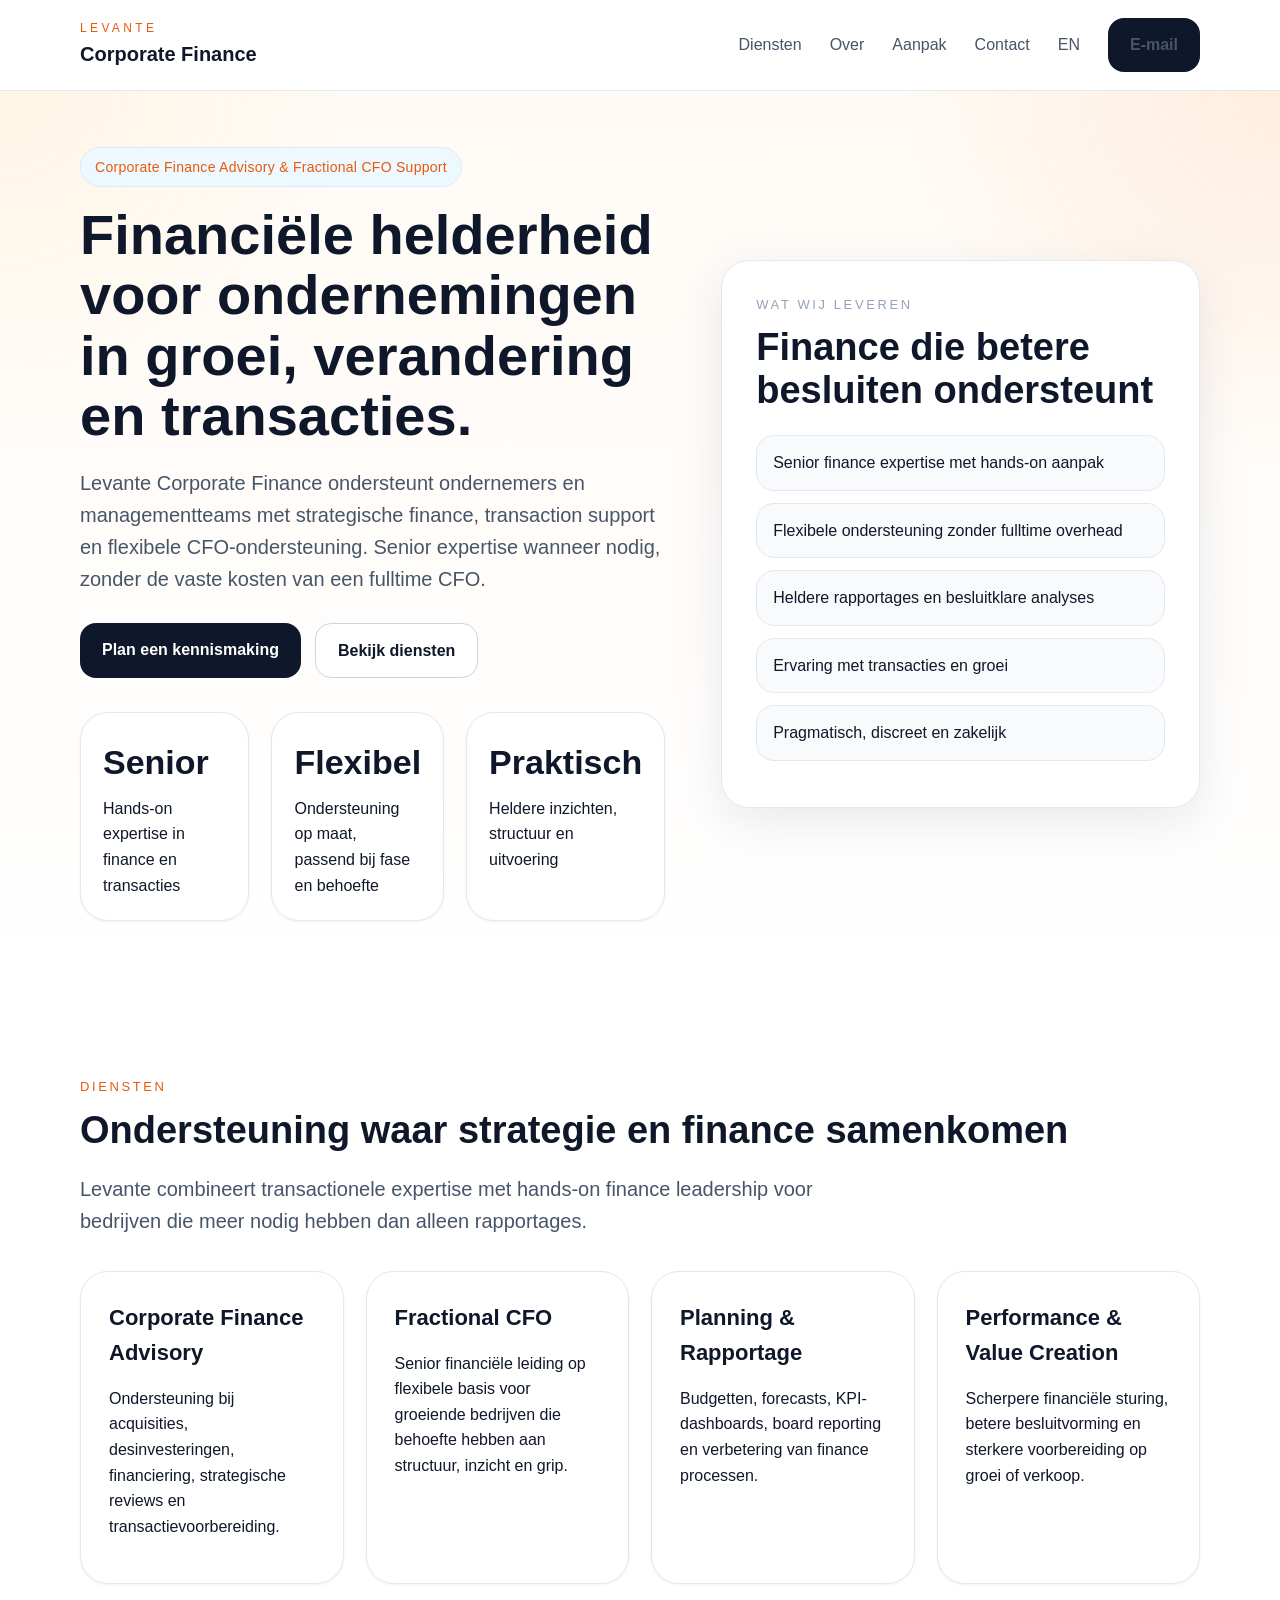
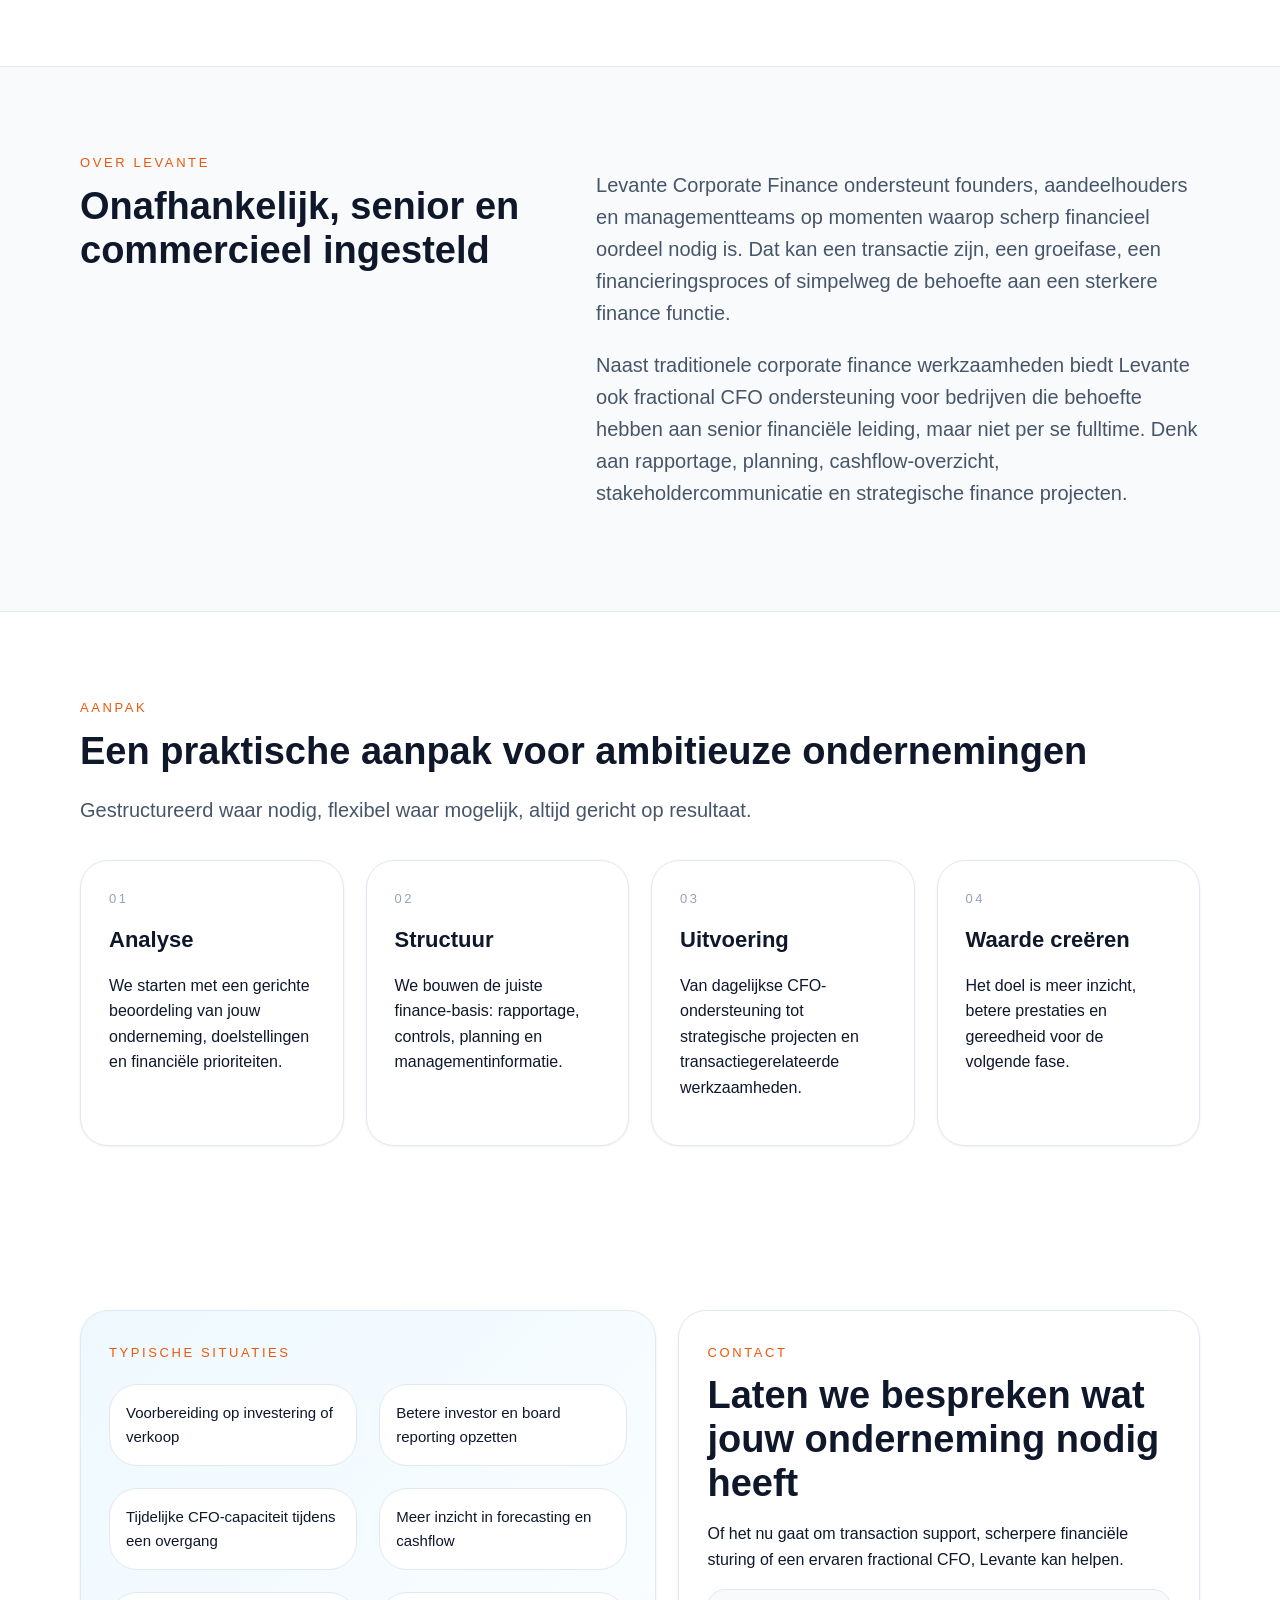
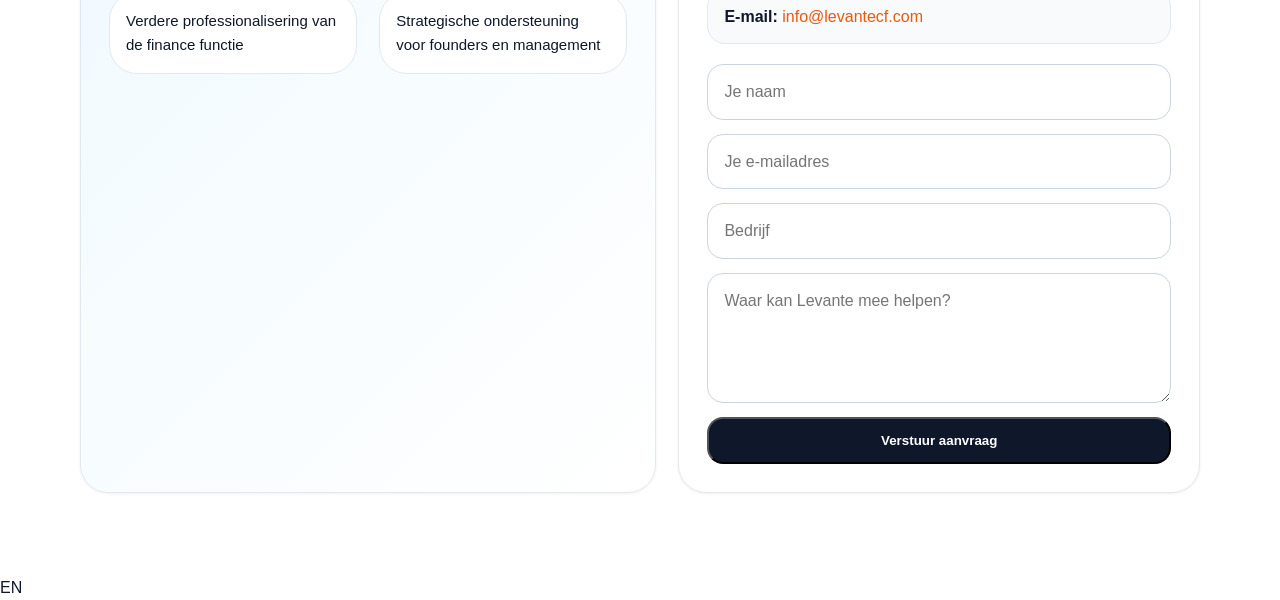
==== nl.html @ b84ad660 "language toevoeging" ====
<!doctype html>
<html lang="nl">
<head>
  <meta charset="UTF-8" />
  <meta name="viewport" content="width=device-width, initial-scale=1.0" />
  <title>Levante Corporate Finance</title>
  <meta name="description" content="Levante Corporate Finance ondersteunt ondernemers en managementteams met corporate finance en fractional CFO dienstverlening." />
  <link rel="stylesheet" href="styles.css" />
</head>
<body>
  <header class="site-header" id="top">
    <div class="container header-inner">
      <a href="#top" class="brand">
        <div class="brand-top">Levante</div>
        <div class="brand-bottom">Corporate Finance</div>
      </a>
      <nav class="nav">
        <a href="#services">Diensten</a>
        <a href="#about">Over</a>
        <a href="#approach">Aanpak</a>
        <a href="#contact">Contact</a>
        <a class="lang-switch" href="index.html">EN</a>
        <a class="btn btn-dark" href="mailto:info@levantecf.com">E-mail</a>
      </nav>
    </div>
  </header>

  <main>
    <section class="hero">
      <div class="container hero-grid">
        <div>
          <div class="pill">Corporate Finance Advisory &amp; Fractional CFO Support</div>
          <h1>Financiële helderheid voor ondernemingen in groei, verandering en transacties.</h1>
          <p class="lead">
            Levante Corporate Finance ondersteunt ondernemers en managementteams met strategische finance,
            transaction support en flexibele CFO-ondersteuning. Senior expertise wanneer nodig,
            zonder de vaste kosten van een fulltime CFO.
          </p>
          <div class="hero-actions">
            <a class="btn btn-dark" href="#contact">Plan een kennismaking</a>
            <a class="btn btn-light" href="#services">Bekijk diensten</a>
          </div>

          <div class="hero-cards">
            <div class="small-card">
              <div class="big">Senior</div>
              <div>Hands-on expertise in finance en transacties</div>
            </div>
            <div class="small-card">
              <div class="big">Flexibel</div>
              <div>Ondersteuning op maat, passend bij fase en behoefte</div>
            </div>
            <div class="small-card">
              <div class="big">Praktisch</div>
              <div>Heldere inzichten, structuur en uitvoering</div>
            </div>
          </div>
        </div>

        <div class="panel">
          <div class="panel-label">Wat wij leveren</div>
          <h2>Finance die betere besluiten ondersteunt</h2>
          <ul class="benefit-list">
            <li>Senior finance expertise met hands-on aanpak</li>
            <li>Flexibele ondersteuning zonder fulltime overhead</li>
            <li>Heldere rapportages en besluitklare analyses</li>
            <li>Ervaring met transacties en groei</li>
            <li>Pragmatisch, discreet en zakelijk</li>
          </ul>
        </div>
      </div>
    </section>

    <section class="section" id="services">
      <div class="container">
        <div class="section-label">Diensten</div>
        <h2>Ondersteuning waar strategie en finance samenkomen</h2>
        <p class="section-text">
          Levante combineert transactionele expertise met hands-on finance leadership
          voor bedrijven die meer nodig hebben dan alleen rapportages.
        </p>

        <div class="grid-4">
          <article class="card">
            <h3>Corporate Finance Advisory</h3>
            <p>Ondersteuning bij acquisities, desinvesteringen, financiering, strategische reviews en transactievoorbereiding.</p>
          </article>
          <article class="card">
            <h3>Fractional CFO</h3>
            <p>Senior financiële leiding op flexibele basis voor groeiende bedrijven die behoefte hebben aan structuur, inzicht en grip.</p>
          </article>
          <article class="card">
            <h3>Planning &amp; Rapportage</h3>
            <p>Budgetten, forecasts, KPI-dashboards, board reporting en verbetering van finance processen.</p>
          </article>
          <article class="card">
            <h3>Performance &amp; Value Creation</h3>
            <p>Scherpere financiële sturing, betere besluitvorming en sterkere voorbereiding op groei of verkoop.</p>
          </article>
        </div>
      </div>
    </section>

    <section class="section section-soft" id="about">
      <div class="container two-col">
        <div>
          <div class="section-label">Over Levante</div>
          <h2>Onafhankelijk, senior en commercieel ingesteld</h2>
        </div>
        <div>
          <p>
            Levante Corporate Finance ondersteunt founders, aandeelhouders en managementteams
            op momenten waarop scherp financieel oordeel nodig is. Dat kan een transactie zijn,
            een groeifase, een financieringsproces of simpelweg de behoefte aan een sterkere finance functie.
          </p>
          <p>
            Naast traditionele corporate finance werkzaamheden biedt Levante ook fractional CFO ondersteuning
            voor bedrijven die behoefte hebben aan senior financiële leiding, maar niet per se fulltime.
            Denk aan rapportage, planning, cashflow-overzicht, stakeholdercommunicatie en strategische finance projecten.
          </p>
        </div>
      </div>
    </section>

    <section class="section" id="approach">
      <div class="container">
        <div class="section-label">Aanpak</div>
        <h2>Een praktische aanpak voor ambitieuze ondernemingen</h2>
        <p class="section-text">Gestructureerd waar nodig, flexibel waar mogelijk, altijd gericht op resultaat.</p>

        <div class="grid-4">
          <article class="card">
            <div class="step">01</div>
            <h3>Analyse</h3>
            <p>We starten met een gerichte beoordeling van jouw onderneming, doelstellingen en financiële prioriteiten.</p>
          </article>
          <article class="card">
            <div class="step">02</div>
            <h3>Structuur</h3>
            <p>We bouwen de juiste finance-basis: rapportage, controls, planning en managementinformatie.</p>
          </article>
          <article class="card">
            <div class="step">03</div>
            <h3>Uitvoering</h3>
            <p>Van dagelijkse CFO-ondersteuning tot strategische projecten en transactiegerelateerde werkzaamheden.</p>
          </article>
          <article class="card">
            <div class="step">04</div>
            <h3>Waarde creëren</h3>
            <p>Het doel is meer inzicht, betere prestaties en gereedheid voor de volgende fase.</p>
          </article>
        </div>
      </div>
    </section>

    <section class="section">
      <div class="container bottom-grid">
        <div class="card soft-card">
          <div class="section-label">Typische situaties</div>
          <div class="grid-2">
            <div class="mini-card">Voorbereiding op investering of verkoop</div>
            <div class="mini-card">Betere investor en board reporting opzetten</div>
            <div class="mini-card">Tijdelijke CFO-capaciteit tijdens een overgang</div>
            <div class="mini-card">Meer inzicht in forecasting en cashflow</div>
            <div class="mini-card">Verdere professionalisering van de finance functie</div>
            <div class="mini-card">Strategische ondersteuning voor founders en management</div>
          </div>
        </div>

        <div class="card" id="contact">
          <div class="section-label">Contact</div>
          <h2>Laten we bespreken wat jouw onderneming nodig heeft</h2>
          <p>
            Of het nu gaat om transaction support, scherpere financiële sturing of een ervaren
            fractional CFO, Levante kan helpen.
          </p>

          <p class="contact-line">
            <strong>E-mail:</strong>
            <a href="mailto:info@levantecf.com">info@levantecf.com</a>
          </p>

          <form id="contactForm" class="contact-form">
            <input type="text" placeholder="Je naam" />
            <input type="email" placeholder="Je e-mailadres" />
            <input type="text" placeholder="Bedrijf" />
            <textarea placeholder="Waar kan Levante mee helpen?"></textarea>
            <button class="btn btn-dark" type="submit">Verstuur aanvraag</button>
          </form>

          <div id="thankyou" class="thankyou hidden">
            <strong>Dank je.</strong>
            <p>Dit is nu nog een testbevestiging. Zodra de site definitief live staat, kan dit formulier worden gekoppeld aan e-mail of CRM.</p>
          </div>
        </div>
      </div>
    </section>
  </main>

  <script src="script.js"></script>
</body>
</html>
<a class="lang-switch" href="index.html">EN</a>
---- styles.css ----
*{box-sizing:border-box}html{scroll-behavior:smooth}body{margin:0;font-family:Arial,Helvetica,sans-serif;color:#0f172a;background:#fff;line-height:1.6}
a{text-decoration:none;color:inherit}
.container{width:min(1120px,calc(100% - 40px));margin:0 auto}
.site-header{position:sticky;top:0;z-index:20;background:rgba(255,255,255,.9);backdrop-filter:blur(10px);border-bottom:1px solid #e2e8f0}
.header-inner{display:flex;justify-content:space-between;align-items:center;padding:18px 0}
.brand-top{font-size:12px;letter-spacing:.28em;text-transform:uppercase;color:#ea580c}
.brand-bottom{font-size:20px;font-weight:700}
.nav{display:flex;gap:28px;align-items:center}
.nav a{color:#475569}.nav a:hover{color:#0f172a}
.btn{display:inline-block;padding:14px 22px;border-radius:16px;font-weight:600}
.btn-dark{background:#0f172a;color:#fff}.btn-dark:hover{background:#1e293b}
.btn-light{border:1px solid #cbd5e1;background:#fff;color:#0f172a}
.hero{
  padding:56px 0 70px;
  background:
  radial-gradient(circle at top right, rgba(251,146,60,.12), transparent 24%),
  radial-gradient(circle at top left, rgba(251,191,36,.08), transparent 22%),
  linear-gradient(to bottom, #fffaf5, #ffffff)
}.hero-grid{display:grid;grid-template-columns:1.1fr .9fr;gap:56px;align-items:center}
.pill,.section-label{display:inline-block;font-size:13px;text-transform:uppercase;letter-spacing:.2em;color:#ea580c}
.pill{background:#eef9ff;border:1px solid #dbeafe;padding:8px 14px;border-radius:999px;letter-spacing:.02em;text-transform:none;font-size:14px}
h1{font-size:56px;line-height:1.08;margin:18px 0 0}h2{font-size:38px;line-height:1.15;margin:10px 0 0}h3{font-size:22px;margin:0 0 8px}
.lead,.section-text{font-size:20px;color:#475569;max-width:760px}
.hero-actions{display:flex;gap:14px;flex-wrap:wrap;margin:28px 0 34px}
.hero-cards,.grid-4,.grid-2,.bottom-grid,.two-col{display:grid;gap:22px}
.hero-cards{grid-template-columns:repeat(3,1fr)}
.small-card,.card,.panel,.mini-card{border:1px solid #e2e8f0;border-radius:28px;background:#fff}
.small-card{padding:22px;box-shadow:0 1px 3px rgba(15,23,42,.06)}.big{font-size:34px;font-weight:700;margin-bottom:6px}
.panel{padding:34px;box-shadow:0 14px 45px rgba(148,163,184,.22)}
.panel-label{font-size:13px;text-transform:uppercase;letter-spacing:.2em;color:#94a3b8}
.benefit-list{padding:0;list-style:none;margin:22px 0 0}.benefit-list li{margin:0 0 12px;background:#f8fafc;border:1px solid #e2e8f0;border-radius:18px;padding:14px 16px}
.section{padding:82px 0}.section-soft{background:#f8fafc;border-top:1px solid #e2e8f0;border-bottom:1px solid #e2e8f0}
.grid-4{grid-template-columns:repeat(4,1fr);margin-top:34px}
.card{padding:28px;box-shadow:0 1px 3px rgba(15,23,42,.06)}.card:hover{transform:translateY(-2px);transition:.2s ease}
.two-col{grid-template-columns:.9fr 1.1fr;align-items:start}.two-col p{font-size:20px;color:#475569}
.step{font-size:13px;letter-spacing:.2em;color:#94a3b8;margin-bottom:12px}
.bottom-grid{grid-template-columns:1.05fr .95fr}.soft-card{background:linear-gradient(135deg,#eef9ff,#fff)}
.grid-2{grid-template-columns:repeat(2,1fr);margin-top:20px}
.mini-card{padding:16px;font-size:15px}
.contact-line{background:#f8fafc;border:1px solid #e2e8f0;padding:14px 16px;border-radius:18px}.contact-line a{color:#ea580c}
.contact-form{display:grid;gap:14px;margin-top:20px}
input,textarea{width:100%;padding:14px 16px;border-radius:16px;border:1px solid #cbd5e1;font:inherit}
textarea{min-height:130px;resize:vertical}
.thankyou{margin-top:18px;padding:18px;border-radius:20px;background:#ecfdf5;border:1px solid #a7f3d0;color:#065f46}
.hidden{display:none}
@media (max-width:980px){.hero-grid,.two-col,.bottom-grid,.grid-4,.hero-cards,.grid-2{grid-template-columns:1fr}h1{font-size:42px}h2{font-size:32px}}
@media (max-width:760px){.nav{display:none}.container{width:min(1120px,calc(100% - 24px))}.hero{padding-top:30px}.lead,.section-text,.two-col p{font-size:18px}}
.about-grid{
  display:grid;
  grid-template-columns:1.1fr .9fr;
  gap:40px;
  align-items:center;
}

.about-text p{
  font-size:20px;
  color:#475569;
}

.about-photo-wrap{
  display:flex;
  justify-content:center;
}

.about-photo{
  width:100%;
  max-width:420px;
  border-radius:28px;
  object-fit:cover;
  box-shadow:0 18px 40px rgba(15,23,42,.14);
  border:1px solid #e2e8f0;
}

@media (max-width: 980px){
  .about-grid{
    grid-template-columns:1fr;
  }

  .about-photo{
    max-width:360px;
  }
}
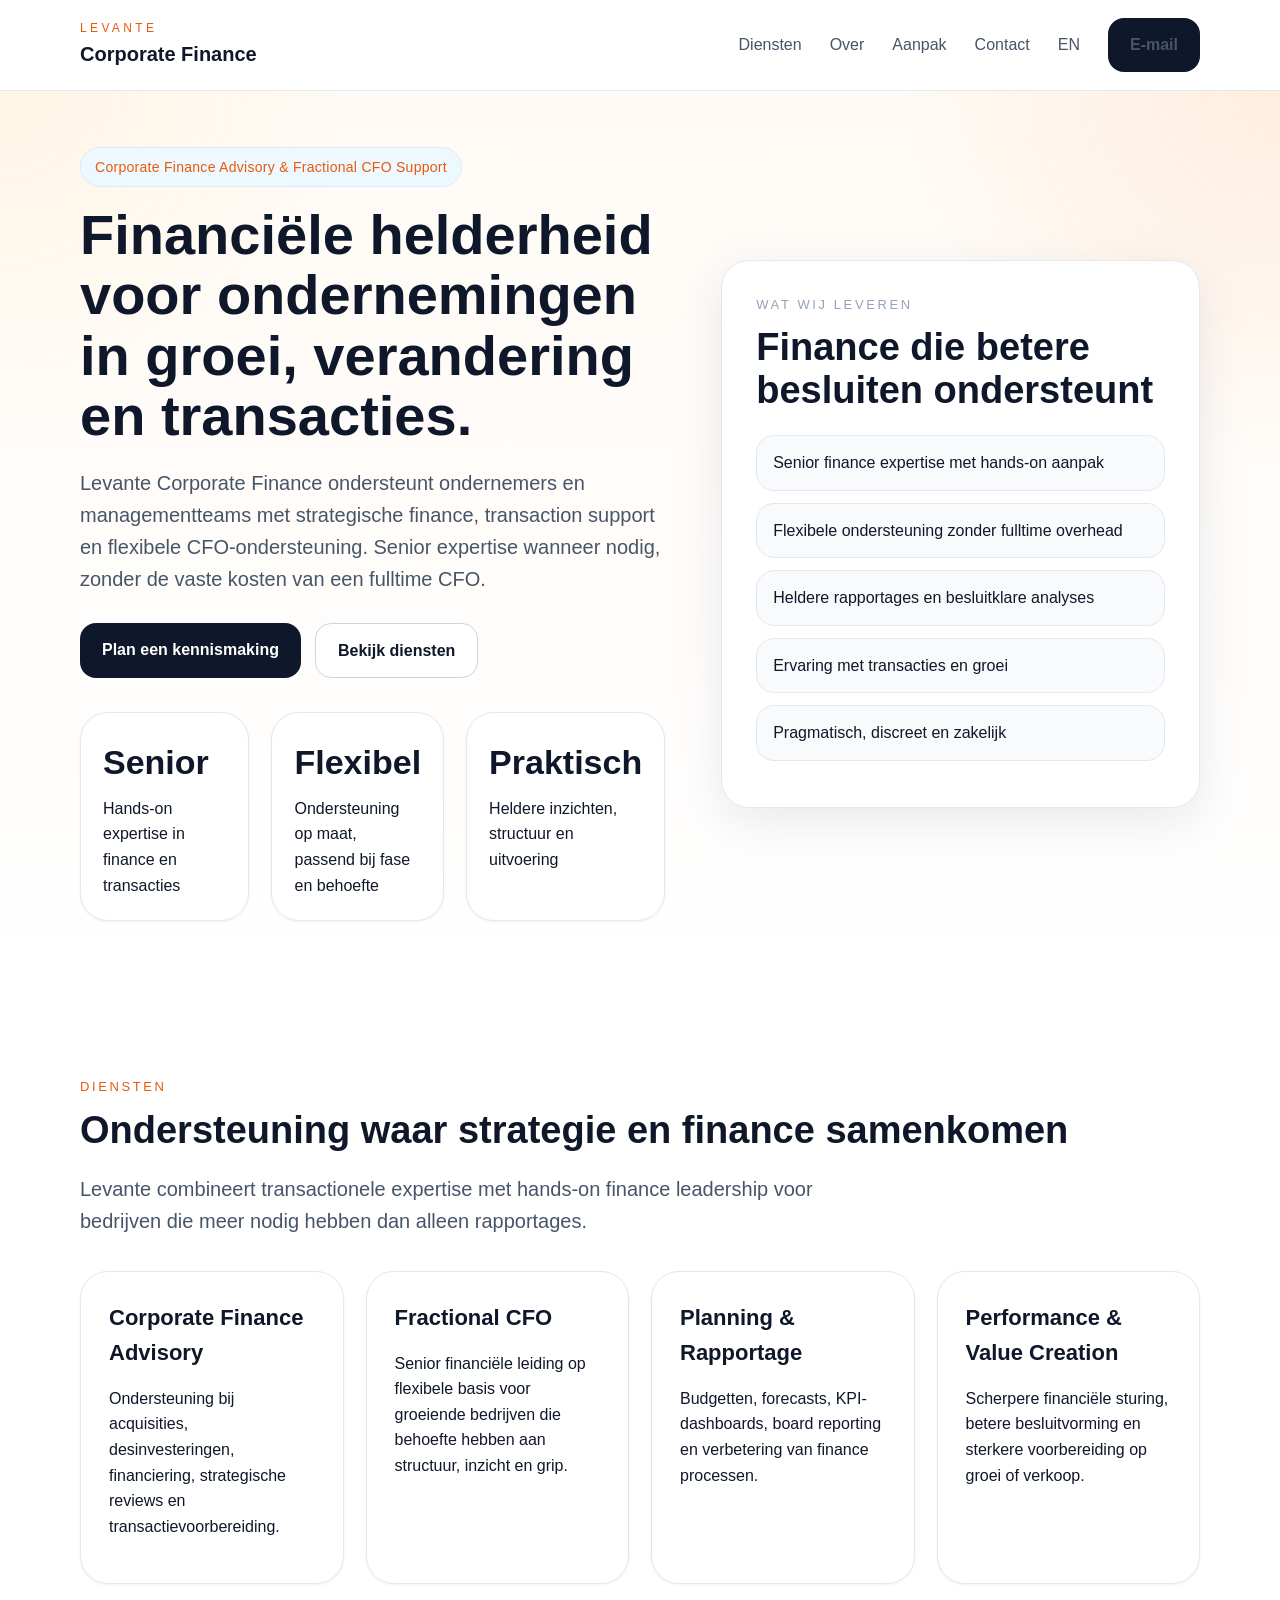
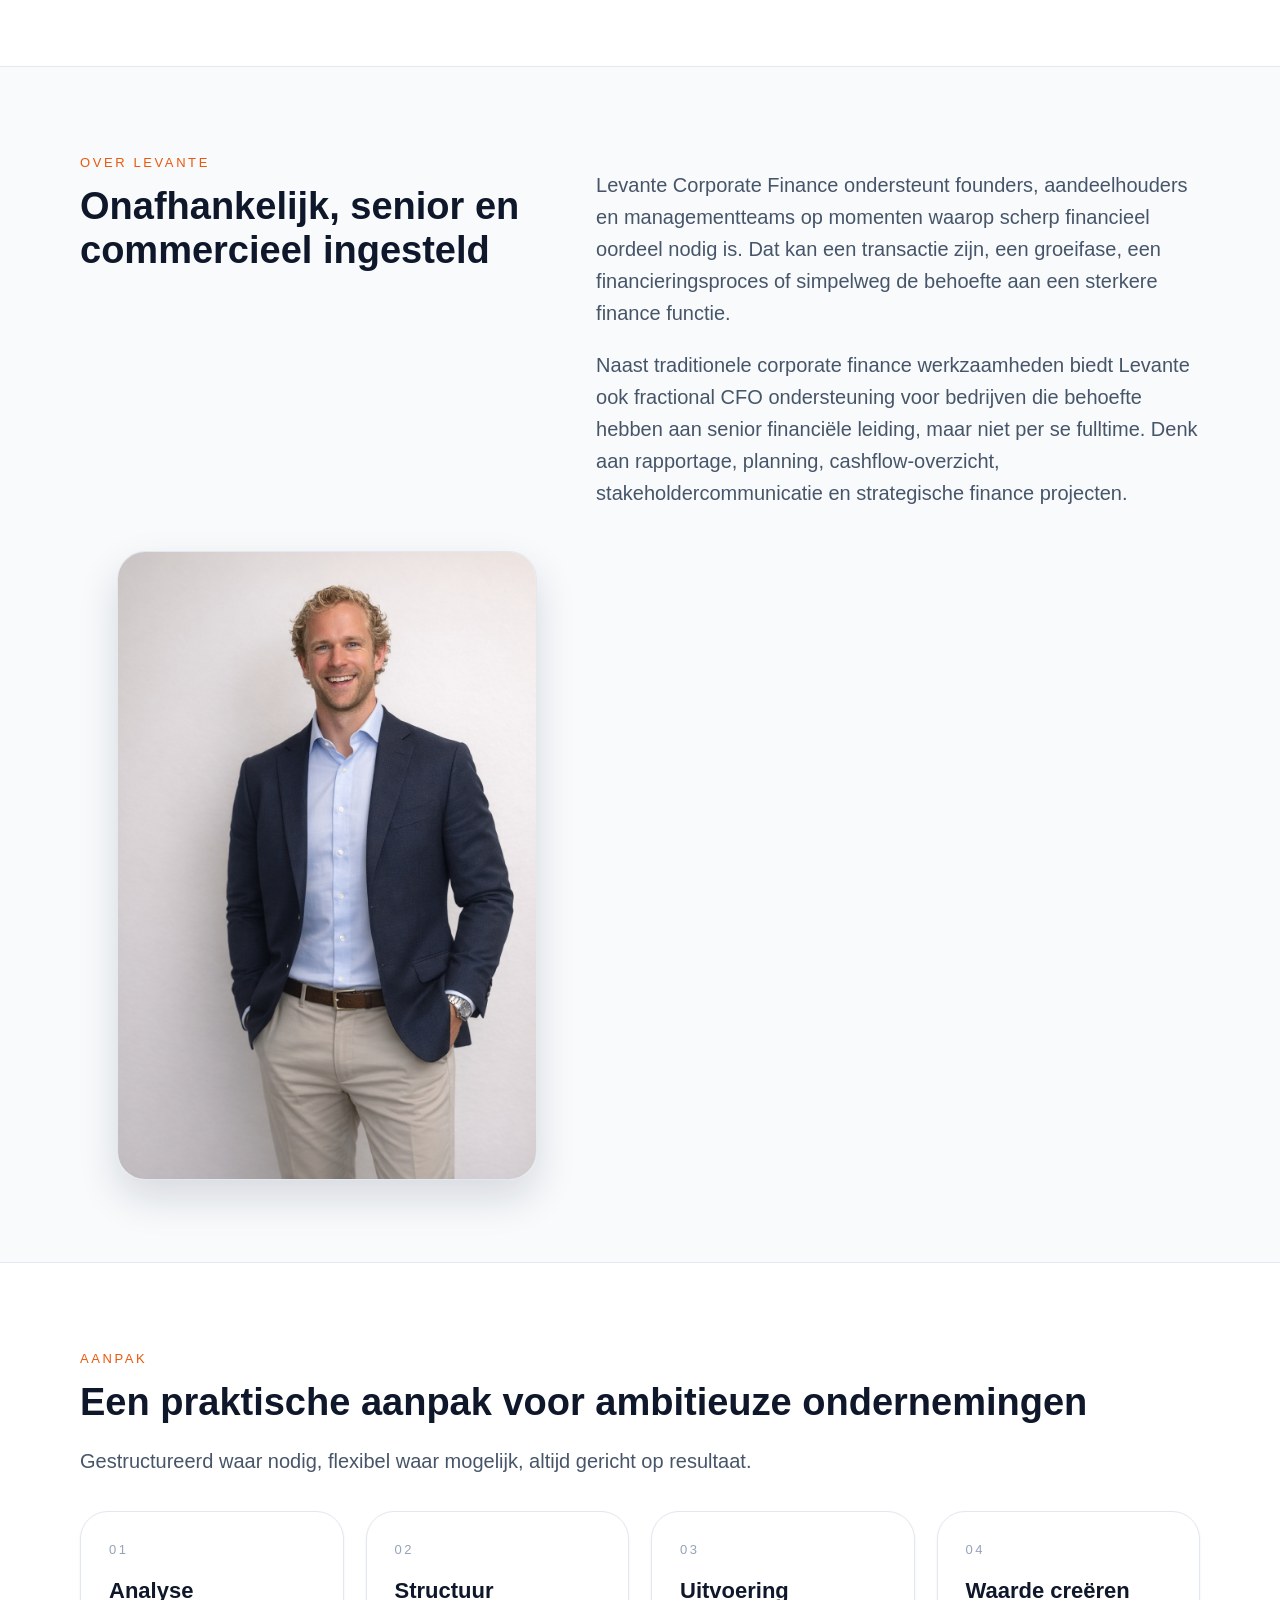
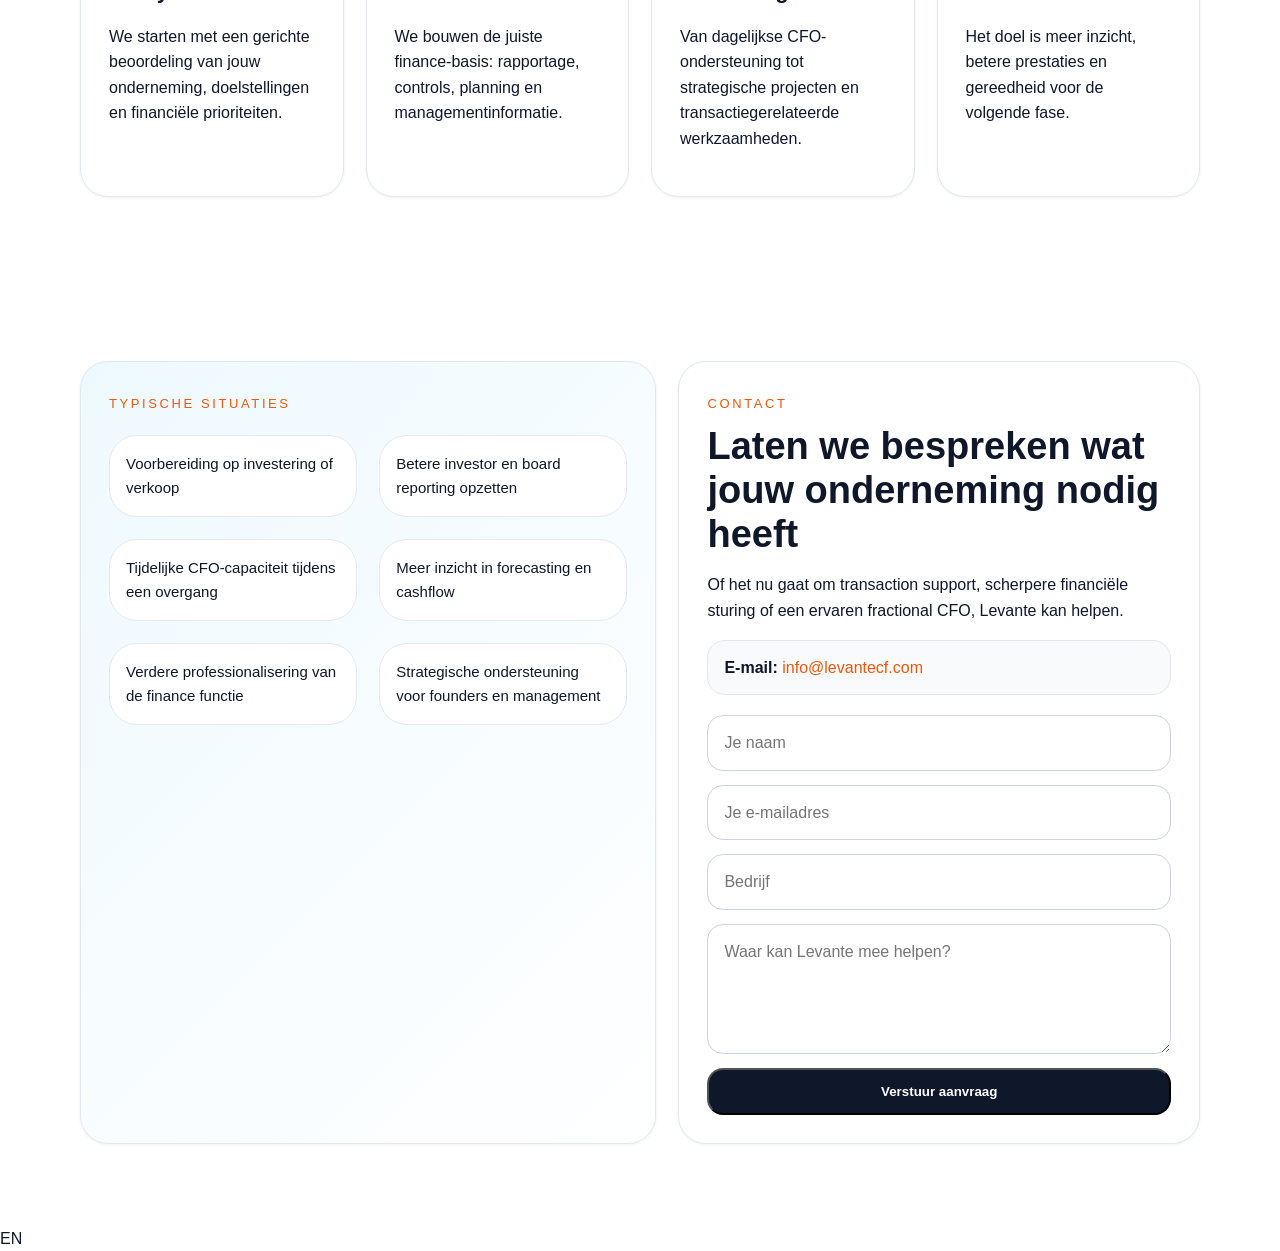
==== commit d417786c: "1" ====
--- a/nl.html
+++ b/nl.html
@@ -119,7 +119,13 @@
             Denk aan rapportage, planning, cashflow-overzicht, stakeholdercommunicatie en strategische finance projecten.
           </p>
         </div>
-      </div>
+      
+    <div class="about-photo-wrap">
+      <img src="profile.png" alt="Founder of Levante Corporate Finance" class="about-photo">
+    </div>
+  </div>
+</section>
+</div>
     </section>
 
     <section class="section" id="approach">
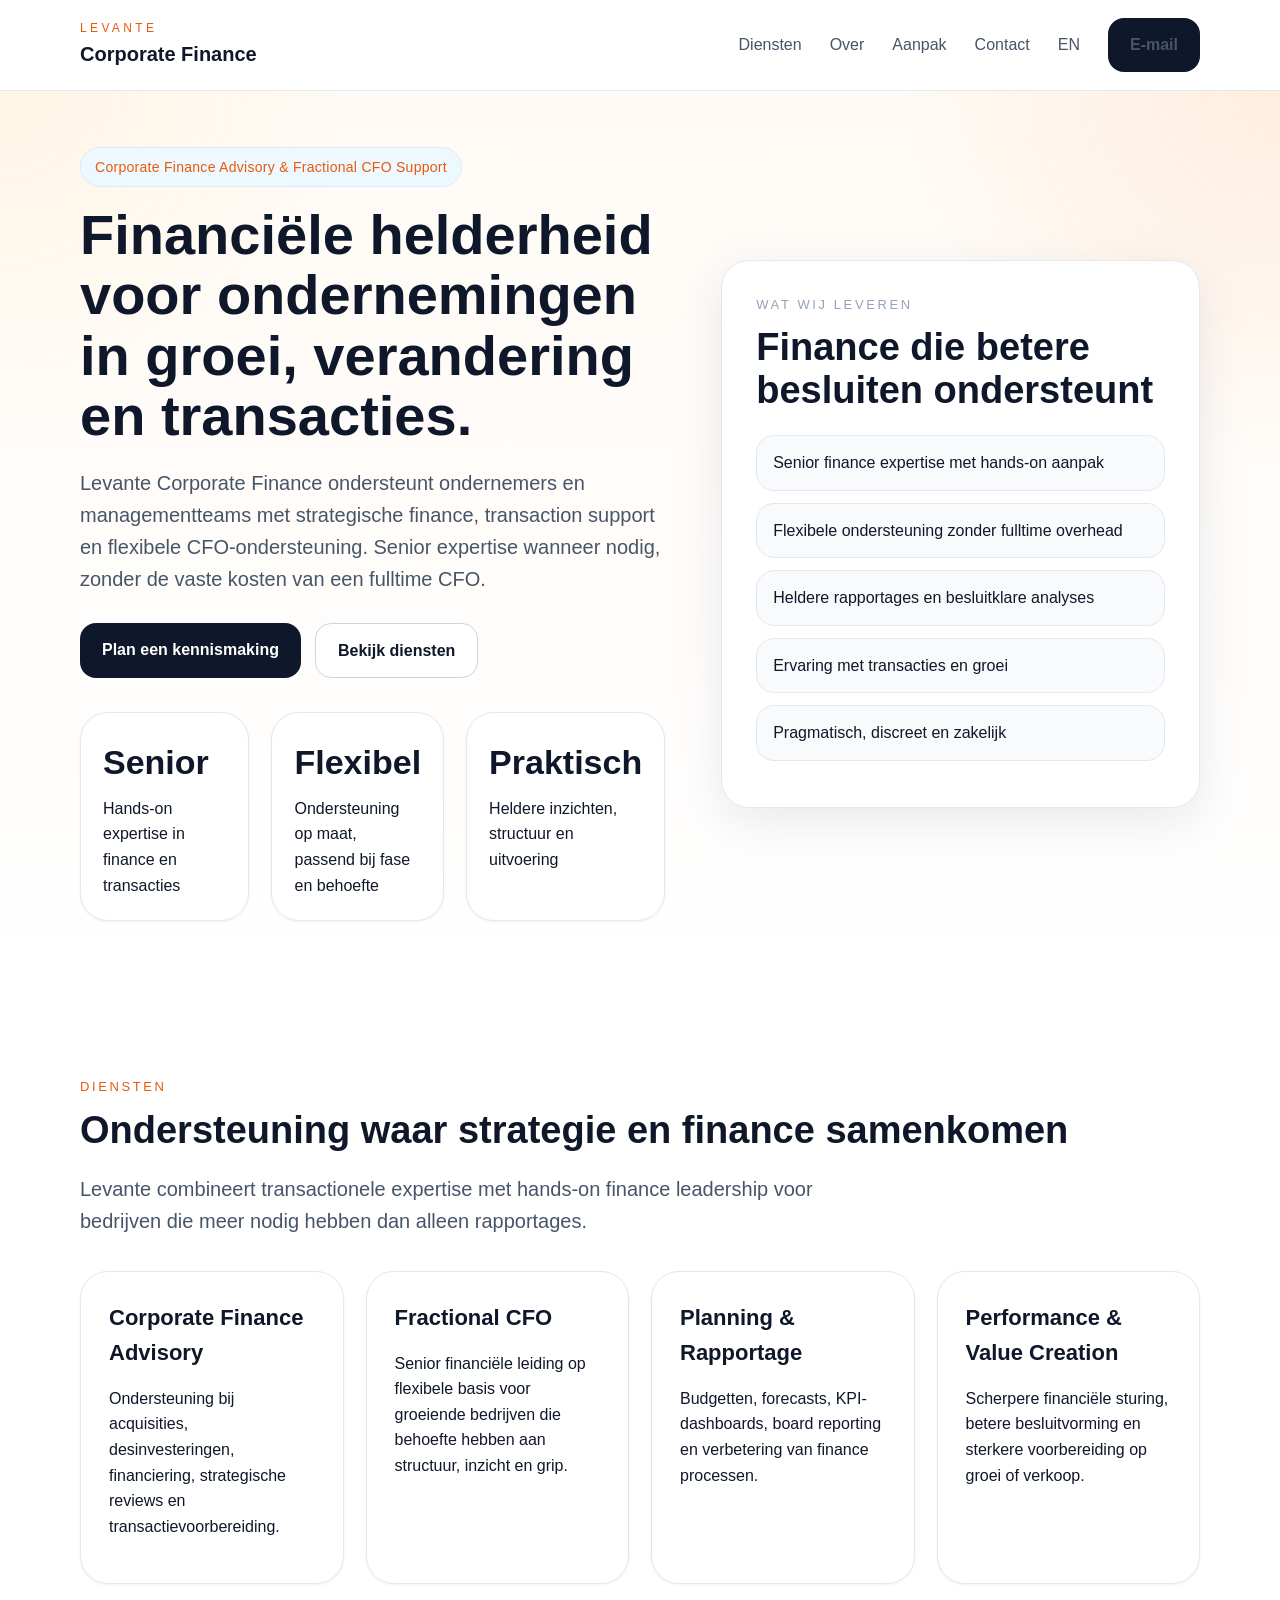
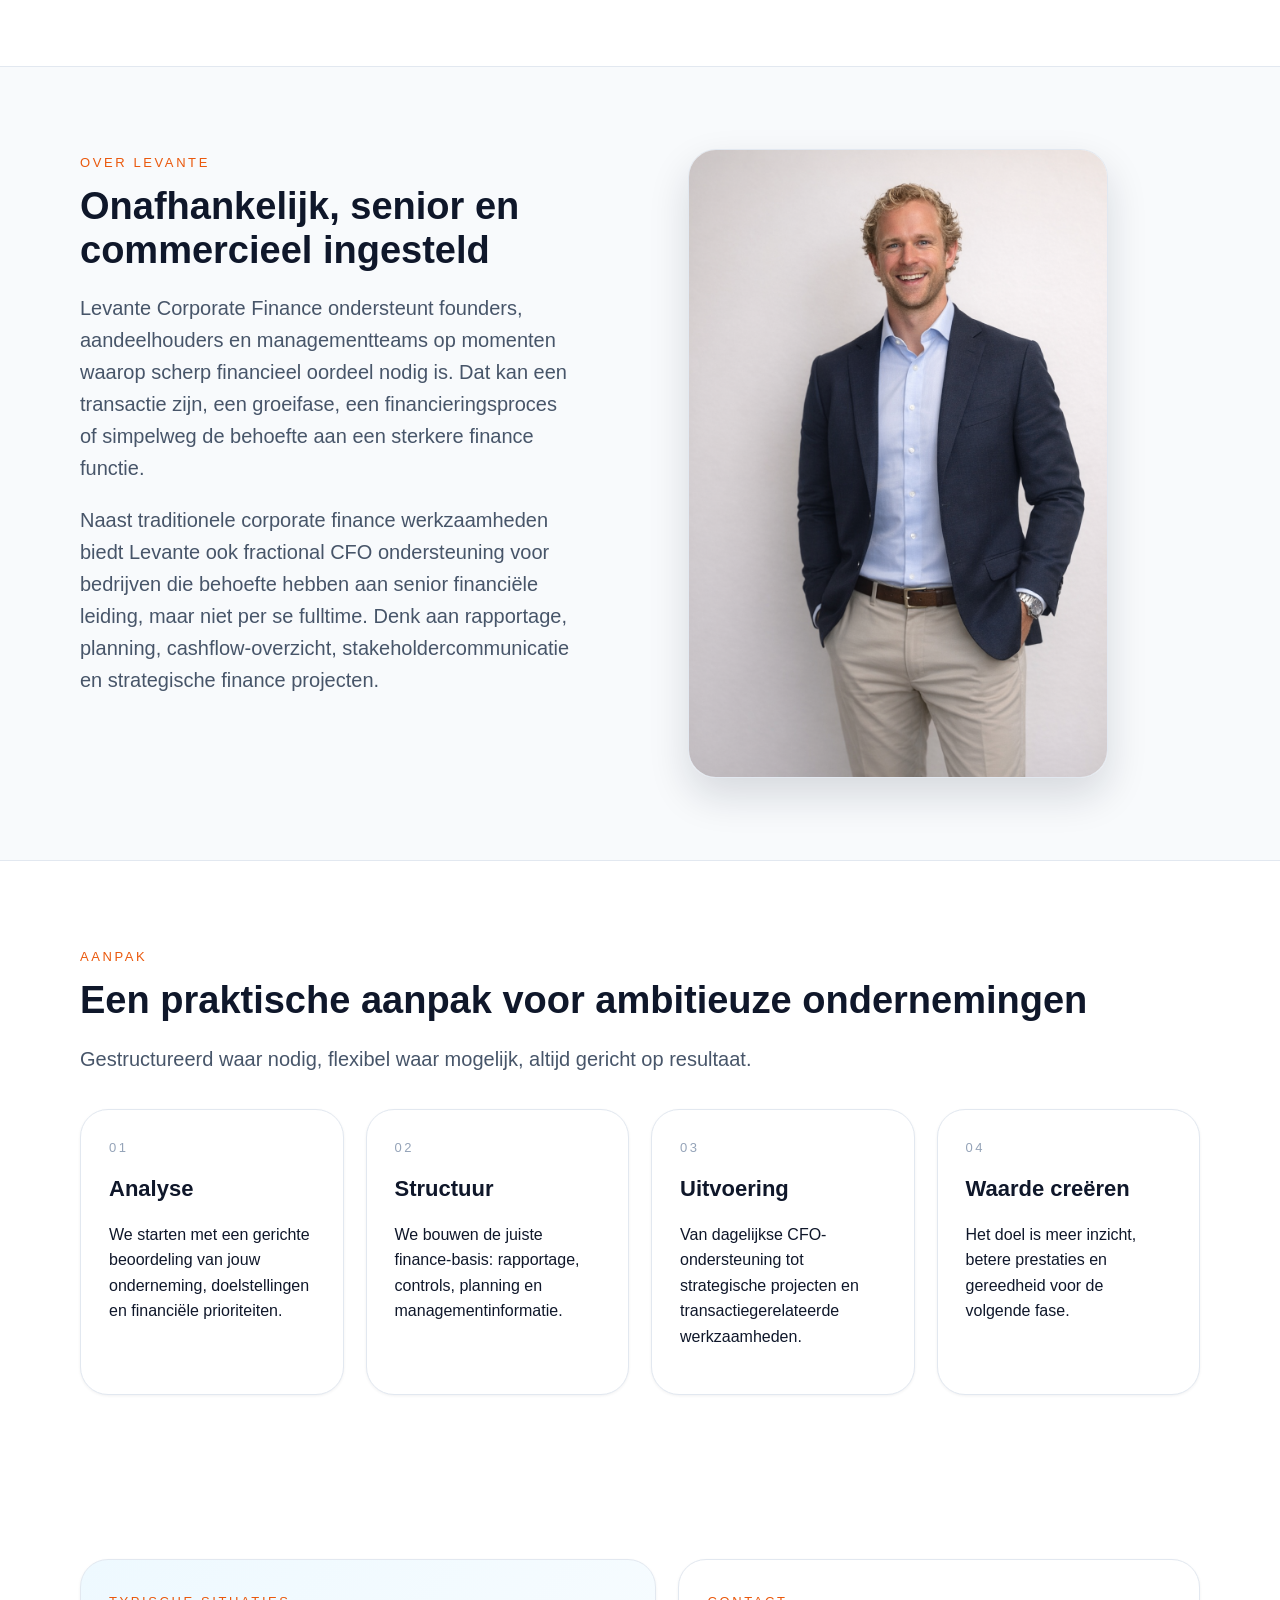
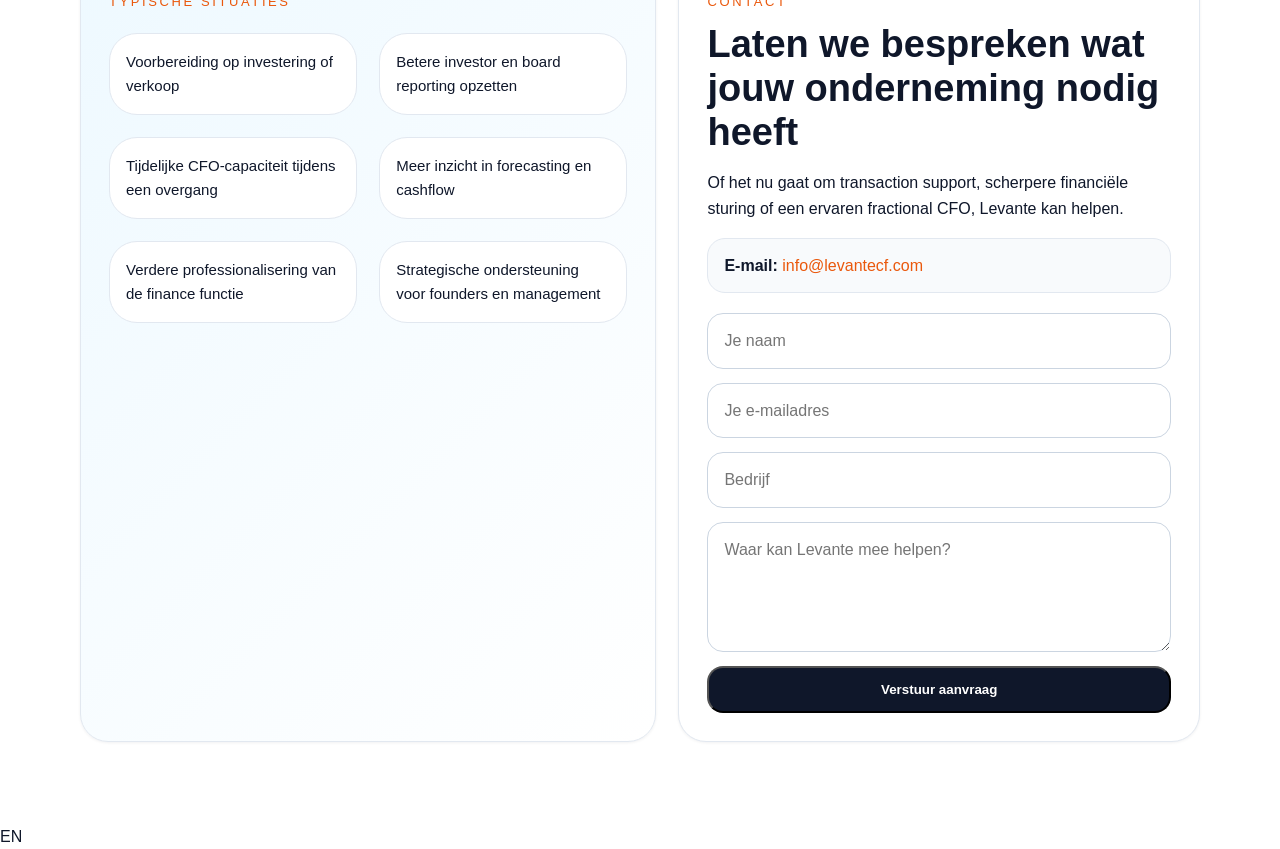
==== commit 1e219426: "1" ====
--- a/nl.html
+++ b/nl.html
@@ -101,13 +101,12 @@
       </div>
     </section>
 
-    <section class="section section-soft" id="about">
-      <div class="container two-col">
-        <div>
-          <div class="section-label">Over Levante</div>
-          <h2>Onafhankelijk, senior en commercieel ingesteld</h2>
-        </div>
-        <div>
+ <section class="section section-soft" id="about">
+    <div class="container two-col">
+     <div>
+      <div class="section-label">Over Levante</div>
+        <h2>Onafhankelijk, senior en commercieel ingesteld</h2>
+      
           <p>
             Levante Corporate Finance ondersteunt founders, aandeelhouders en managementteams
             op momenten waarop scherp financieel oordeel nodig is. Dat kan een transactie zijn,
@@ -125,8 +124,6 @@
     </div>
   </div>
 </section>
-</div>
-    </section>
 
     <section class="section" id="approach">
       <div class="container">
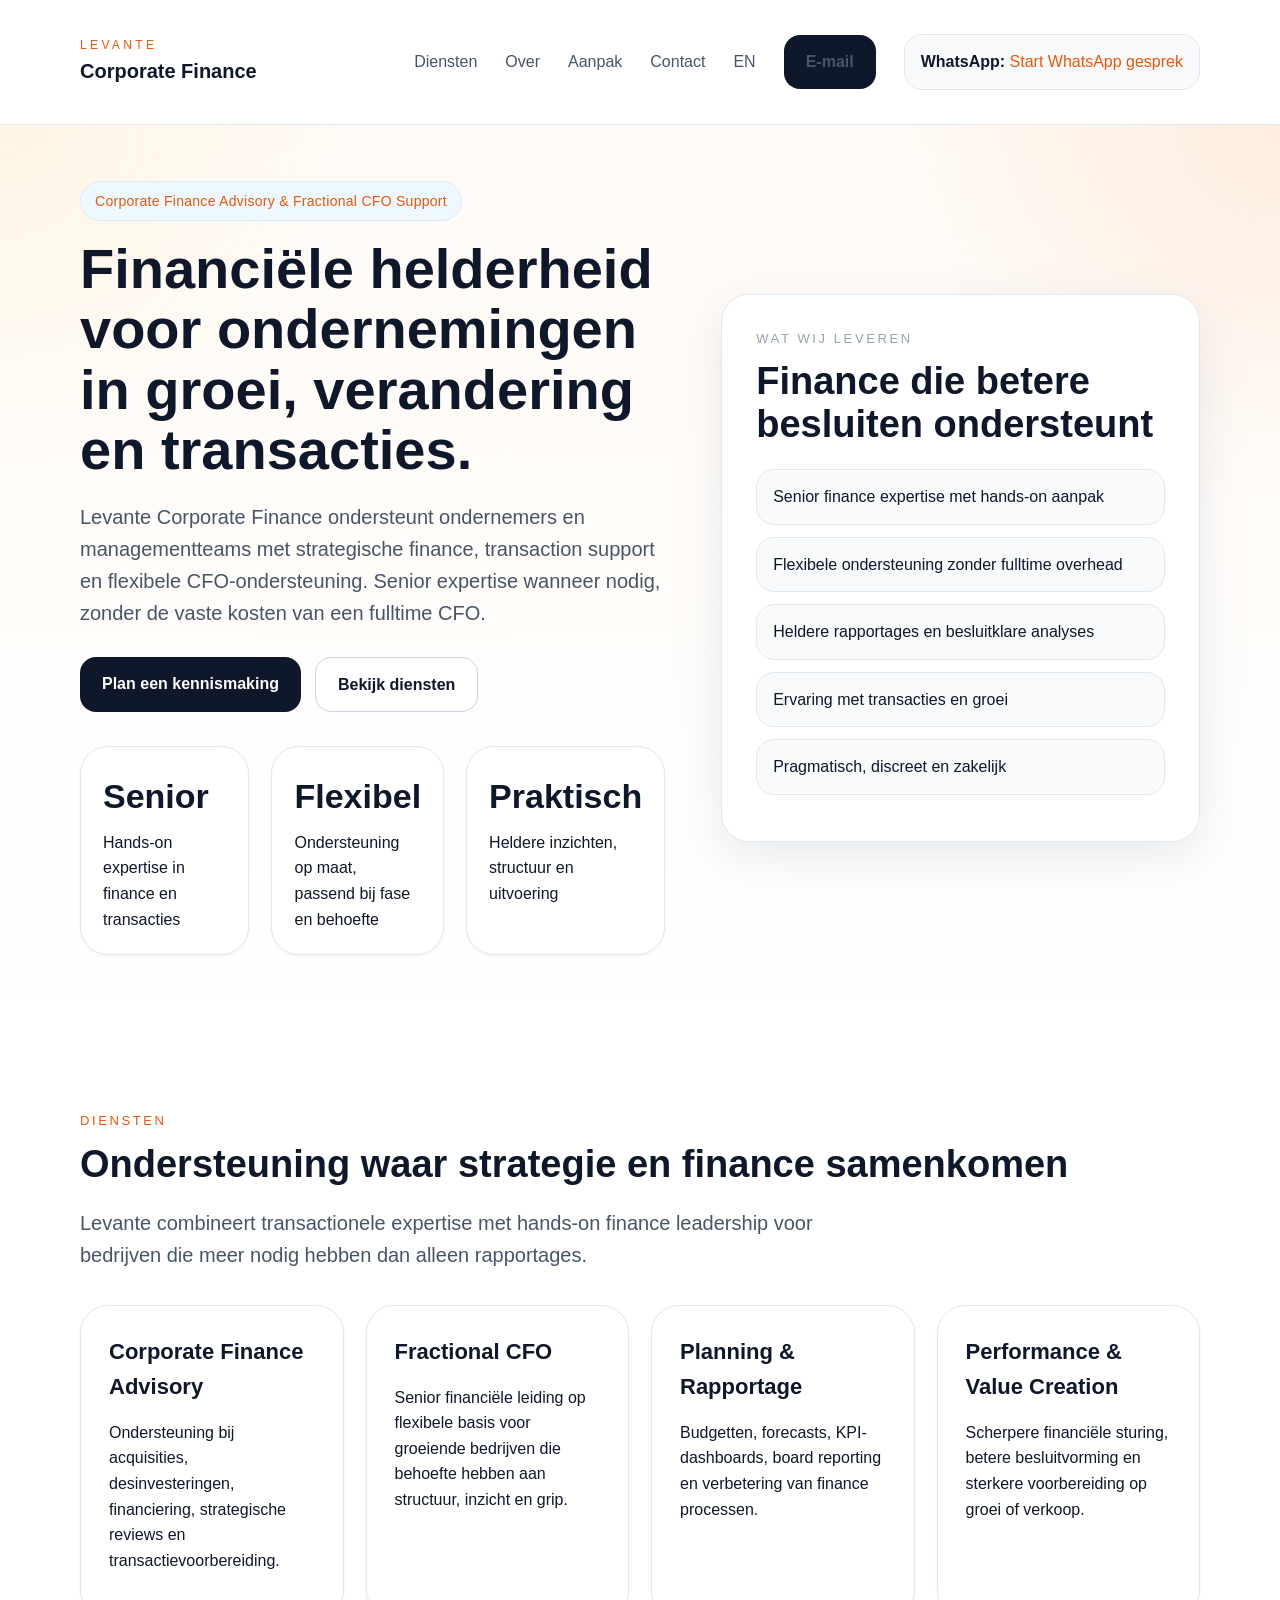
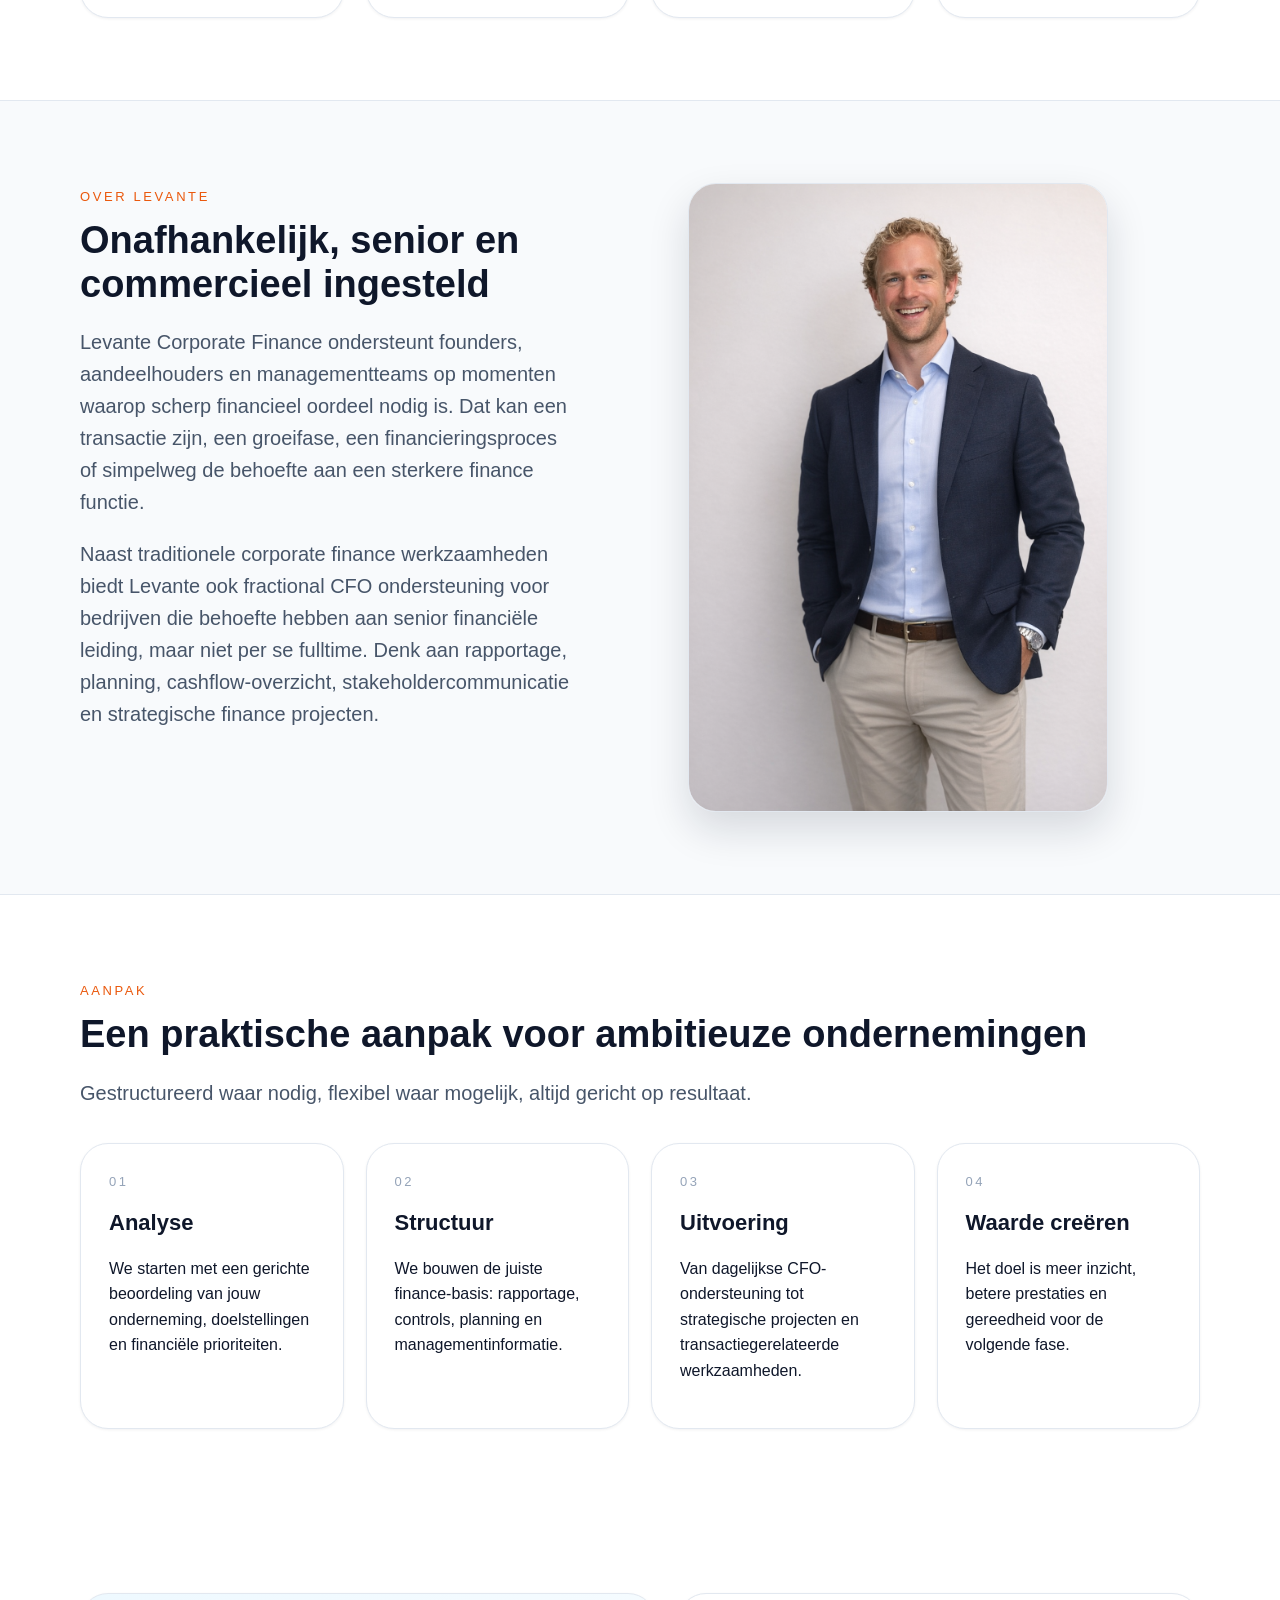
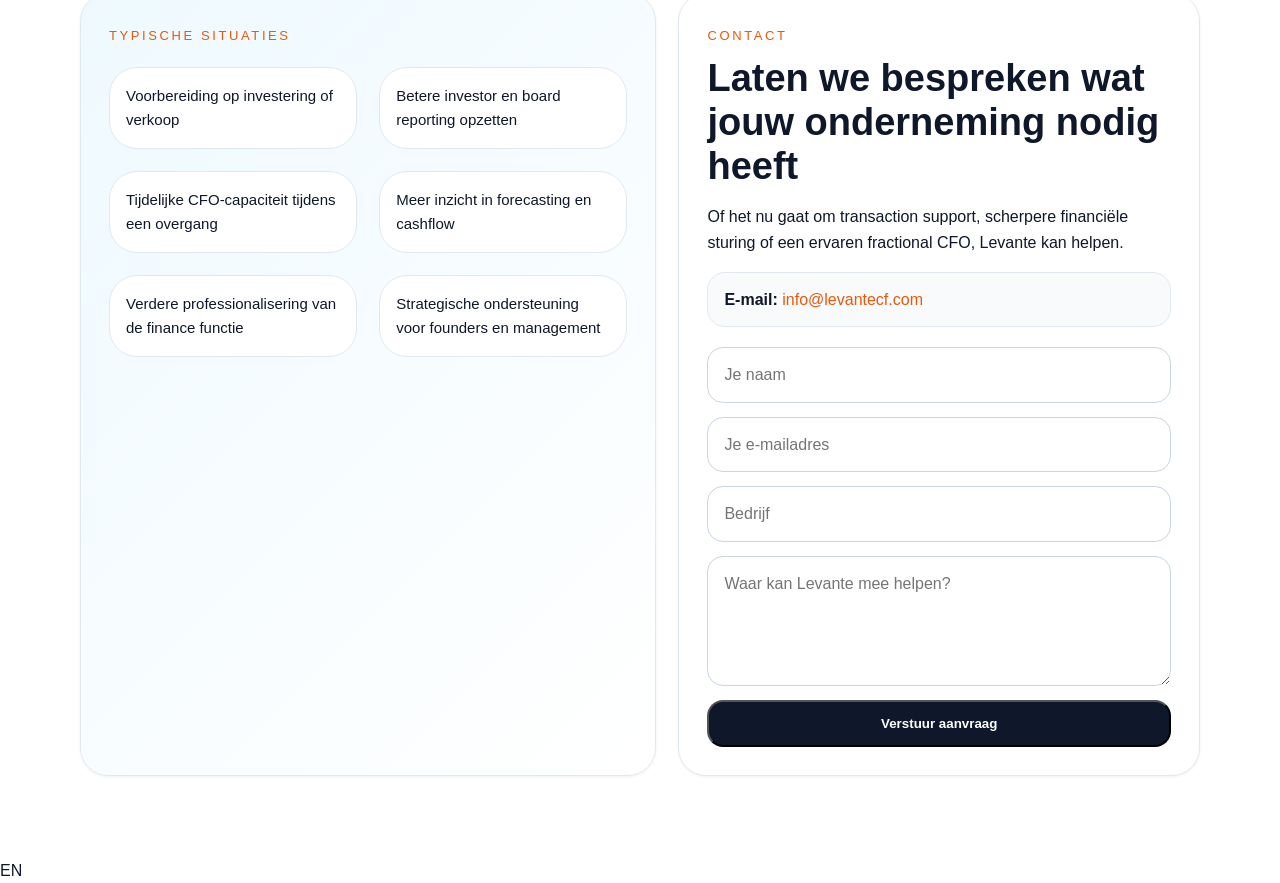
==== commit d3d253ef: "1" ====
--- a/nl.html
+++ b/nl.html
@@ -21,6 +21,12 @@
         <a href="#contact">Contact</a>
         <a class="lang-switch" href="index.html">EN</a>
         <a class="btn btn-dark" href="mailto:info@levantecf.com">E-mail</a>
+        <p class="contact-line">
+  <strong>WhatsApp:</strong>
+  <a href="https://wa.me/31641353584?text=Hi%20ik%20kom%20graag%20in%20contact" target="_blank">
+    Start WhatsApp gesprek
+  </a>
+</p>
       </nav>
     </div>
   </header>
@@ -106,7 +112,6 @@
      <div>
       <div class="section-label">Over Levante</div>
         <h2>Onafhankelijk, senior en commercieel ingesteld</h2>
-      
           <p>
             Levante Corporate Finance ondersteunt founders, aandeelhouders en managementteams
             op momenten waarop scherp financieel oordeel nodig is. Dat kan een transactie zijn,
